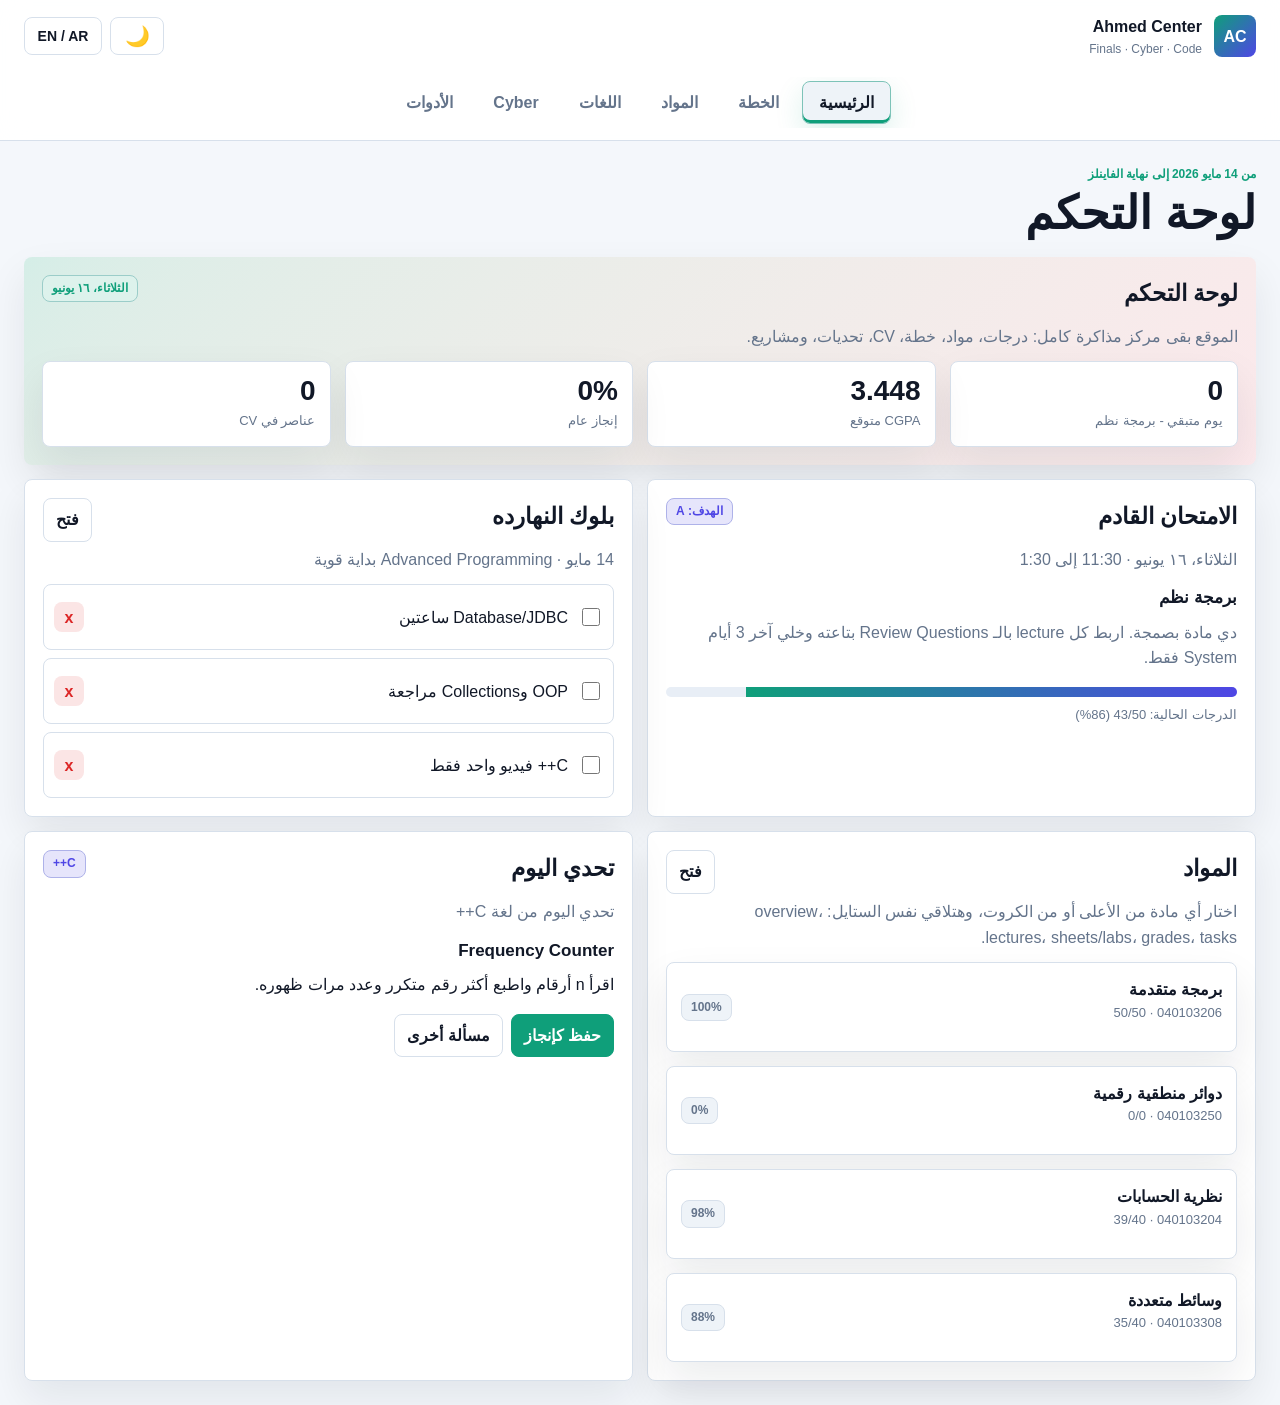
==== index.html @ d89d1017 "Initial commit - Ahmed Command Center v1.0" ====
<!doctype html>
<html lang="ar" dir="rtl">
<head>
  <meta charset="utf-8">
  <meta name="viewport" content="width=device-width, initial-scale=1">
  <title>Ahmed Command Center</title>
  <meta name="description" content="Personal finals, subjects, grades, CGPA, cyber security, programming, and projects dashboard.">
  <link rel="stylesheet" href="styles.css">
</head>
<body>
  <header class="app-header">
    <div class="brand">
      <span class="brand-mark">AC</span>
      <div>
        <strong>Ahmed Center</strong>
        <small>Finals · Cyber · Code</small>
      </div>
    </div>

    <nav class="nav" id="mainNav" aria-label="Main navigation"></nav>

    <div class="header-actions">
      <button class="tool-btn" id="themeToggle" data-action="toggle-theme" type="button"></button>
      <button class="tool-btn" id="langToggle" data-action="toggle-lang" type="button"></button>
    </div>
  </header>

  <main class="page">
    <section class="page-title">
      <div>
        <p class="eyebrow" id="pageEyebrow"></p>
        <h1 id="pageTitle"></h1>
      </div>
    </section>

    <section id="app" class="content" tabindex="-1"></section>
  </main>

  <div id="toast" class="toast" role="status" aria-live="polite"></div>
  <script src="app.js"></script>
</body>
</html>
---- styles.css ----
:root {
  color-scheme: light;
  --bg: #f4f7fb;
  --surface: #ffffff;
  --surface-2: #eef3f8;
  --surface-3: #e8eef6;
  --ink: #111827;
  --muted: #64748b;
  --line: #d7e0eb;
  --accent: #0f9f7a;
  --accent-2: #4f46e5;
  --coral: #e85d75;
  --amber: #c77900;
  --green: #16a34a;
  --red: #dc2626;
  --shadow: 0 18px 40px rgba(15, 23, 42, 0.08);
  --radius: 8px;
}

:root[data-theme="dark"] {
  color-scheme: dark;
  --bg: #0d1117;
  --surface: #151b24;
  --surface-2: #1d2530;
  --surface-3: #263142;
  --ink: #f8fafc;
  --muted: #a8b3c7;
  --line: #2d3748;
  --accent: #2dd4bf;
  --accent-2: #8b8cff;
  --coral: #fb7185;
  --amber: #fbbf24;
  --green: #4ade80;
  --red: #f87171;
  --shadow: 0 18px 40px rgba(0, 0, 0, 0.24);
}

* {
  box-sizing: border-box;
}

html {
  scroll-behavior: smooth;
}

body {
  margin: 0;
  min-height: 100vh;
  background: var(--bg);
  color: var(--ink);
  font-family: Tahoma, "Segoe UI", Arial, sans-serif;
  line-height: 1.6;
}

@keyframes riseIn {
  from {
    opacity: 0;
    transform: translateY(12px);
  }
  to {
    opacity: 1;
    transform: translateY(0);
  }
}

@keyframes softGlow {
  0%, 100% {
    box-shadow: 0 0 0 rgba(45, 212, 191, 0);
  }
  50% {
    box-shadow: 0 0 28px rgba(45, 212, 191, 0.18);
  }
}

@keyframes fadeSlideIn {
  from { opacity: 0; transform: translateY(18px) scale(0.97); }
  to   { opacity: 1; transform: translateY(0) scale(1); }
}

@keyframes shimmer {
  0%   { background-position: -200% 0; }
  100% { background-position: 200% 0; }
}

@keyframes pulseRing {
  0%   { box-shadow: 0 0 0 0 rgba(45, 212, 191, 0.3); }
  70%  { box-shadow: 0 0 0 10px rgba(45, 212, 191, 0); }
  100% { box-shadow: 0 0 0 0 rgba(45, 212, 191, 0); }
}

.stagger-1  { animation-delay: 0.04s; }
.stagger-2  { animation-delay: 0.08s; }
.stagger-3  { animation-delay: 0.12s; }
.stagger-4  { animation-delay: 0.16s; }
.stagger-5  { animation-delay: 0.20s; }
.stagger-6  { animation-delay: 0.24s; }

button,
input,
select,
textarea {
  font: inherit;
}

button {
  cursor: pointer;
}

a {
  color: inherit;
}

.app-header {
  position: sticky;
  top: 0;
  z-index: 30;
  display: grid;
  grid-template-columns: auto minmax(0, 1fr);
  align-items: center;
  gap: 18px;
  padding: 14px 24px 12px;
  background: color-mix(in srgb, var(--surface) 92%, transparent);
  border-bottom: 1px solid var(--line);
  backdrop-filter: blur(14px);
}

.brand {
  display: flex;
  align-items: center;
  gap: 12px;
  min-width: 210px;
}

.brand-mark {
  width: 42px;
  height: 42px;
  display: inline-flex;
  align-items: center;
  justify-content: center;
  border-radius: var(--radius);
  color: #fff;
  background: linear-gradient(135deg, var(--accent), var(--accent-2));
  font-weight: 900;
}

.brand strong,
.brand small {
  display: block;
}

.brand small {
  color: var(--muted);
  font-size: 12px;
}

.nav {
  grid-column: 1 / -1;
  grid-row: 2;
  display: flex;
  align-items: center;
  justify-content: center;
  gap: 6px;
  min-width: 0;
  overflow-x: auto;
  padding: 4px;
}

.nav-btn,
.tool-btn,
.tool-link,
.primary-btn,
.secondary-btn,
.danger-soft-btn,
.danger-btn,
.chip,
.tab-btn,
.delete-btn {
  border-radius: var(--radius);
  transition: transform 0.15s ease, background 0.15s ease, border-color 0.15s ease, color 0.15s ease;
}

.nav-btn {
  min-height: 42px;
  padding: 8px 16px;
  color: var(--muted);
  background: transparent;
  border: 1px solid transparent;
  white-space: nowrap;
  font-weight: 800;
  position: relative;
  overflow: hidden;
}

.nav-btn:hover,
.nav-btn.active {
  color: var(--ink);
  background: var(--surface-2);
  border-color: var(--line);
}

.nav-btn.active {
  color: var(--ink);
  border-color: color-mix(in srgb, var(--accent) 45%, var(--line));
  box-shadow: inset 0 -3px 0 var(--accent), 0 10px 28px color-mix(in srgb, var(--accent) 14%, transparent);
  animation: softGlow 2.5s ease-in-out infinite;
}

.header-actions,
.page-actions,
.inline-actions {
  display: flex;
  align-items: center;
  gap: 8px;
  flex-wrap: wrap;
}

.header-actions {
  grid-column: 2;
  grid-row: 1;
  justify-content: flex-end;
}

.tool-btn,
.tool-link,
.primary-btn,
.secondary-btn,
.danger-soft-btn,
.danger-btn {
  min-height: 38px;
  border: 1px solid var(--line);
  padding: 8px 12px;
  text-decoration: none;
  font-weight: 800;
  white-space: nowrap;
}

.tool-btn {
  width: 54px;
  padding: 8px;
  font-size: 20px;
  line-height: 1;
}

#langToggle {
  width: auto;
  min-width: 78px;
  font-size: 14px;
}

.tool-btn,
.tool-link,
.secondary-btn {
  color: var(--ink);
  background: var(--surface);
}

.primary-btn {
  color: #fff;
  background: var(--accent);
  border-color: var(--accent);
}

.danger-soft-btn {
  color: var(--red);
  background: color-mix(in srgb, var(--red) 12%, var(--surface));
  border-color: color-mix(in srgb, var(--red) 28%, var(--line));
}

.danger-btn {
  color: #fff;
  background: var(--red);
  border-color: var(--red);
}

.tool-btn:hover,
.tool-link:hover,
.primary-btn:hover,
.secondary-btn:hover,
.danger-soft-btn:hover,
.danger-btn:hover,
.tab-btn:hover,
.delete-btn:hover {
  transform: translateY(-1px);
}

.page {
  width: min(1280px, 100%);
  margin: 0 auto;
  padding: 24px;
}

.page-title {
  display: flex;
  align-items: flex-start;
  justify-content: space-between;
  gap: 18px;
  margin-bottom: 18px;
}

.eyebrow {
  margin: 0 0 3px;
  color: var(--accent);
  font-size: 12px;
  font-weight: 900;
}

h1,
h2,
h3,
p {
  margin-top: 0;
}

h1 {
  margin-bottom: 0;
  font-size: clamp(28px, 4vw, 46px);
  line-height: 1.12;
}

h2 {
  margin-bottom: 12px;
  font-size: 23px;
}

h3 {
  margin-bottom: 8px;
  font-size: 17px;
}

.content {
  min-height: 50vh;
  animation: riseIn 0.35s ease both;
}

.grid {
  display: grid;
  gap: 14px;
}

.cols-2 {
  grid-template-columns: repeat(2, minmax(0, 1fr));
}

.cols-3 {
  grid-template-columns: repeat(3, minmax(0, 1fr));
}

.cols-4 {
  grid-template-columns: repeat(4, minmax(0, 1fr));
}

.panel,
.card,
.subject-card,
.task-row,
.metric,
.resource-row,
.timeline-row,
.module-card,
.challenge-card,
.project-card {
  background: var(--surface);
  border: 1px solid var(--line);
  border-radius: var(--radius);
  box-shadow: var(--shadow);
}

.panel,
.metric,
.subject-card,
.learn-card,
.tool-card,
.module-card,
.challenge-card,
.project-card {
  animation: riseIn 0.35s ease both;
}

.panel {
  padding: 18px;
}

.hero {
  border: 0;
  background:
    linear-gradient(135deg, color-mix(in srgb, var(--accent) 18%, transparent), color-mix(in srgb, var(--coral) 14%, transparent)),
    var(--surface);
}

.hero.language-hero {
  overflow: hidden;
  position: relative;
}

.hero.language-hero::after {
  content: "";
  position: absolute;
  inset-inline-end: -140px;
  top: -140px;
  width: 280px;
  height: 280px;
  border-radius: 50%;
  background: radial-gradient(circle, color-mix(in srgb, var(--accent) 28%, transparent), transparent 70%);
  pointer-events: none;
}

.section-head {
  display: flex;
  align-items: flex-start;
  justify-content: space-between;
  gap: 14px;
  margin-bottom: 12px;
}

.section-head p {
  margin-bottom: 0;
}

.muted {
  color: var(--muted);
}

.small {
  font-size: 13px;
}

.metric {
  padding: 14px;
  display: grid;
  gap: 4px;
}

.metric strong {
  font-size: 28px;
  line-height: 1.1;
}

.metric span {
  color: var(--muted);
  font-size: 13px;
}

.chip {
  display: inline-flex;
  align-items: center;
  min-height: 26px;
  padding: 3px 9px;
  border: 1px solid var(--line);
  background: var(--surface-2);
  color: var(--muted);
  font-size: 12px;
  font-weight: 900;
  white-space: nowrap;
}

.chip.accent {
  background: color-mix(in srgb, var(--accent) 14%, var(--surface));
  color: var(--accent);
  border-color: color-mix(in srgb, var(--accent) 30%, var(--line));
}

.chip.indigo {
  background: color-mix(in srgb, var(--accent-2) 14%, var(--surface));
  color: var(--accent-2);
  border-color: color-mix(in srgb, var(--accent-2) 30%, var(--line));
}

.chip.coral {
  background: color-mix(in srgb, var(--coral) 14%, var(--surface));
  color: var(--coral);
  border-color: color-mix(in srgb, var(--coral) 30%, var(--line));
}

.chip.amber {
  background: color-mix(in srgb, var(--amber) 14%, var(--surface));
  color: var(--amber);
  border-color: color-mix(in srgb, var(--amber) 30%, var(--line));
}

.progress {
  height: 10px;
  overflow: hidden;
  border-radius: 999px;
  background: var(--surface-3);
}

.progress > span {
  display: block;
  height: 100%;
  width: var(--value, 0%);
  background: linear-gradient(90deg, var(--accent), var(--accent-2));
}

.tabs {
  display: flex;
  flex-wrap: wrap;
  gap: 8px;
  margin-bottom: 14px;
}

.tab-btn {
  min-height: 38px;
  padding: 8px 12px;
  border: 1px solid var(--line);
  color: var(--muted);
  background: var(--surface);
  font-weight: 900;
}

.tab-btn.active {
  color: var(--accent);
  background: color-mix(in srgb, var(--accent) 12%, var(--surface));
  border-color: color-mix(in srgb, var(--accent) 38%, var(--line));
}

.subject-grid {
  display: grid;
  grid-template-columns: 330px minmax(0, 1fr);
  gap: 14px;
}

.subject-list {
  display: grid;
  gap: 10px;
  align-self: start;
}

.subject-card {
  padding: 14px;
  text-align: inherit;
  color: inherit;
  border-right: 5px solid var(--accent);
}

html[dir="ltr"] .subject-card {
  border-right: 1px solid var(--line);
  border-left: 5px solid var(--accent);
}

.subject-card.active {
  outline: 3px solid color-mix(in srgb, var(--accent) 25%, transparent);
}

.subject-card.coral {
  border-right-color: var(--coral);
}

.subject-card.indigo {
  border-right-color: var(--accent-2);
}

.subject-card.amber {
  border-right-color: var(--amber);
}

html[dir="ltr"] .subject-card.coral {
  border-left-color: var(--coral);
}

html[dir="ltr"] .subject-card.indigo {
  border-left-color: var(--accent-2);
}

html[dir="ltr"] .subject-card.amber {
  border-left-color: var(--amber);
}

.subject-meta {
  display: flex;
  flex-wrap: wrap;
  gap: 6px;
  margin: 8px 0 10px;
}

.task-list {
  display: grid;
  gap: 8px;
}

.task-row {
  min-height: 46px;
  display: grid;
  grid-template-columns: auto minmax(0, 1fr) auto;
  align-items: center;
  gap: 10px;
  padding: 9px 10px;
  box-shadow: none;
}

.task-row.done {
  background: color-mix(in srgb, var(--green) 12%, var(--surface));
  border-color: color-mix(in srgb, var(--green) 30%, var(--line));
}

.task-row.done .task-text {
  color: color-mix(in srgb, var(--green) 70%, var(--ink));
  text-decoration: line-through;
}

.task-row input[type="checkbox"] {
  width: 18px;
  height: 18px;
  accent-color: var(--accent);
}

.task-text {
  min-width: 0;
  overflow-wrap: anywhere;
}

.delete-btn {
  width: 30px;
  height: 30px;
  display: inline-grid;
  place-items: center;
  border: 0;
  color: var(--red);
  background: color-mix(in srgb, var(--red) 12%, var(--surface));
  font-weight: 900;
}

input,
select,
textarea {
  width: 100%;
  min-height: 40px;
  border: 1px solid var(--line);
  border-radius: var(--radius);
  padding: 8px 10px;
  background: var(--surface);
  color: var(--ink);
}

textarea {
  min-height: 130px;
  resize: vertical;
}

.form-line {
  display: grid;
  grid-template-columns: minmax(0, 1fr) auto;
  gap: 8px;
  margin-top: 10px;
}

.form-grid {
  display: grid;
  grid-template-columns: repeat(4, minmax(0, 1fr));
  gap: 8px;
}

.table-wrap {
  overflow-x: auto;
  border: 1px solid var(--line);
  border-radius: var(--radius);
  background: var(--surface);
}

table {
  width: 100%;
  min-width: 780px;
  border-collapse: collapse;
}

th,
td {
  padding: 10px;
  border-bottom: 1px solid var(--line);
  text-align: inherit;
  vertical-align: middle;
}

th {
  background: var(--surface-2);
  color: var(--muted);
  font-size: 13px;
}

tr:last-child td {
  border-bottom: 0;
}

.module-grid {
  display: grid;
  grid-template-columns: repeat(2, minmax(0, 1fr));
  gap: 12px;
}

.learn-grid {
  display: grid;
  grid-template-columns: 330px minmax(0, 1fr);
  gap: 14px;
}

.learn-sidebar {
  display: grid;
  gap: 10px;
  align-self: start;
}

.learn-card,
.tool-card {
  width: 100%;
  padding: 14px;
  text-align: inherit;
  color: inherit;
  background: var(--surface);
  border: 1px solid var(--line);
  border-radius: var(--radius);
  box-shadow: var(--shadow);
}

.learn-card {
  border-inline-start: 5px solid var(--accent);
}

.learn-card.indigo {
  border-inline-start-color: var(--accent-2);
}

.learn-card.coral {
  border-inline-start-color: var(--coral);
}

.learn-card.amber {
  border-inline-start-color: var(--amber);
}

.learn-card.active {
  outline: 3px solid color-mix(in srgb, var(--accent) 25%, transparent);
}

.learn-title {
  display: flex;
  align-items: flex-start;
  justify-content: space-between;
  gap: 14px;
  margin-bottom: 14px;
}

.guide-layout {
  display: grid;
  grid-template-columns: minmax(0, 1fr) 360px;
  gap: 14px;
}

.module-strip {
  display: flex;
  flex-wrap: wrap;
  gap: 8px;
}

.callout {
  margin: 14px 0;
  padding: 14px;
  border-inline-start: 5px solid var(--accent);
  border-radius: var(--radius);
  background: color-mix(in srgb, var(--accent) 10%, var(--surface));
}

.sticky-card {
  align-self: start;
  position: sticky;
  top: 172px;
}

.import-box {
  margin-top: 14px;
  border: 1px solid var(--line);
  border-radius: var(--radius);
  background: color-mix(in srgb, var(--surface) 86%, transparent);
  padding: 12px;
}

.import-box summary {
  cursor: pointer;
  font-weight: 900;
  color: var(--accent);
}

.inset-panel {
  box-shadow: none;
  background: color-mix(in srgb, var(--surface-2) 45%, var(--surface));
}

.tool-grid {
  display: grid;
  grid-template-columns: repeat(4, minmax(0, 1fr));
  gap: 14px;
}

.tool-card {
  min-height: 190px;
  display: grid;
  align-content: start;
  gap: 12px;
}

.tool-card strong {
  font-size: 22px;
}

.tool-card:hover,
.learn-card:hover,
.module-card:hover {
  transform: translateY(-3px);
  border-color: color-mix(in srgb, var(--accent) 38%, var(--line));
}

.subject-hero-actions {
  align-items: center;
  justify-content: flex-end;
}

.guide-page {
  display: grid;
  gap: 16px;
}

.guide-banner {
  display: grid;
  grid-template-columns: minmax(0, 1.2fr) minmax(280px, 0.8fr);
  gap: 14px;
  padding: 18px;
  border: 1px solid var(--line);
  border-radius: var(--radius);
  background:
    linear-gradient(135deg, color-mix(in srgb, var(--accent) 12%, transparent), color-mix(in srgb, var(--accent-2) 10%, transparent)),
    var(--surface);
}

.guide-stats {
  display: grid;
  grid-template-columns: repeat(3, minmax(0, 1fr));
  gap: 10px;
}

.guide-core {
  margin: 0;
}

.guide-timeline {
  display: grid;
  gap: 12px;
}

.guide-step {
  display: grid;
  grid-template-columns: 44px minmax(0, 1fr);
  gap: 12px;
  padding: 14px;
  border: 1px solid var(--line);
  border-radius: var(--radius);
  background: var(--surface);
}

.guide-step-num {
  width: 36px;
  height: 36px;
  display: grid;
  place-items: center;
  border-radius: var(--radius);
  color: #fff;
  background: linear-gradient(135deg, var(--accent), var(--accent-2));
  font-weight: 900;
}

.guide-columns {
  display: grid;
  grid-template-columns: repeat(2, minmax(0, 1fr));
  gap: 12px;
}

.module-card,
.resource-row,
.timeline-row,
.challenge-card,
.project-card {
  padding: 14px;
}

.module-card ul,
.panel ul {
  margin: 8px 0 0;
  padding-inline-start: 22px;
}

.resource-row {
  display: grid;
  grid-template-columns: minmax(0, 1fr) auto;
  gap: 10px;
  align-items: center;
}

.resource-row a {
  color: var(--accent-2);
  font-weight: 900;
}

.timeline {
  display: grid;
  gap: 10px;
}

.timeline-row {
  display: grid;
  grid-template-columns: 130px minmax(0, 1fr);
  gap: 14px;
}

.date-box {
  min-height: 64px;
  display: grid;
  place-items: center;
  padding: 8px;
  border-radius: var(--radius);
  background: var(--surface-2);
  color: var(--accent-2);
  font-weight: 900;
  text-align: center;
}

.code-box {
  direction: ltr;
  text-align: left;
  white-space: pre-wrap;
  padding: 12px;
  border-radius: var(--radius);
  background: #111827;
  color: #e5e7eb;
  font-family: "Cascadia Code", Consolas, monospace;
  font-size: 13px;
  overflow-x: auto;
}

.timer {
  min-height: 220px;
  display: grid;
  place-items: center;
  border-radius: var(--radius);
  color: #fff;
  background: linear-gradient(135deg, #18202d, #334155);
}

.timer strong {
  display: block;
  font-size: 54px;
  line-height: 1;
  text-align: center;
}

.cv-item {
  padding: 11px 12px;
  border: 1px solid var(--line);
  border-inline-start: 5px solid var(--accent);
  border-radius: var(--radius);
  background: var(--surface);
}

.toast {
  position: fixed;
  left: 22px;
  bottom: 22px;
  z-index: 50;
  max-width: 380px;
  padding: 12px 18px;
  border-radius: var(--radius);
  color: #fff;
  background: linear-gradient(135deg, #111827, #1e293b);
  box-shadow: 0 12px 40px rgba(0,0,0,0.3);
  opacity: 0;
  pointer-events: none;
  transform: translateY(16px) scale(0.95);
  transition: opacity 0.25s ease, transform 0.25s ease;
  font-weight: 600;
  border: 1px solid rgba(255,255,255,0.06);
}

.toast.show {
  opacity: 1;
  transform: translateY(0) scale(1);
}

[hidden] {
  display: none !important;
}

/* ── Premium file upload button ── */
.file-upload-wrap {
  position: relative;
  display: inline-flex;
  align-items: center;
  gap: 10px;
}

.file-upload-wrap input[type="file"] {
  position: absolute;
  inset: 0;
  opacity: 0;
  cursor: pointer;
  width: 100%;
  height: 100%;
}

.file-upload-btn {
  display: inline-flex;
  align-items: center;
  gap: 8px;
  min-height: 38px;
  padding: 8px 16px;
  border-radius: var(--radius);
  border: 2px dashed var(--line);
  color: var(--muted);
  background: var(--surface);
  font-weight: 800;
  font-size: 13px;
  white-space: nowrap;
  transition: all 0.2s ease;
  cursor: pointer;
}

.file-upload-wrap:hover .file-upload-btn {
  border-color: var(--accent);
  color: var(--accent);
  background: color-mix(in srgb, var(--accent) 8%, var(--surface));
  transform: translateY(-1px);
}

.file-upload-name {
  font-size: 12px;
  color: var(--accent);
  font-weight: 600;
  max-width: 180px;
  overflow: hidden;
  text-overflow: ellipsis;
  white-space: nowrap;
}

/* ── Guide button ── */
.guide-open-btn {
  display: inline-flex;
  align-items: center;
  gap: 8px;
  min-height: 42px;
  padding: 10px 22px;
  border-radius: var(--radius);
  border: none;
  color: #fff;
  background: linear-gradient(135deg, var(--accent), var(--accent-2));
  font-weight: 900;
  font-size: 14px;
  cursor: pointer;
  text-decoration: none;
  transition: all 0.2s ease;
  box-shadow: 0 4px 20px color-mix(in srgb, var(--accent) 30%, transparent);
  animation: pulseRing 2.5s ease-in-out infinite;
}

.guide-open-btn:hover {
  transform: translateY(-2px) scale(1.03);
  box-shadow: 0 8px 30px color-mix(in srgb, var(--accent) 40%, transparent);
}

/* ── CGPA semester cards ── */
.semester-card {
  background: var(--surface);
  border: 1px solid var(--line);
  border-radius: var(--radius);
  box-shadow: var(--shadow);
  overflow: hidden;
  animation: fadeSlideIn 0.35s ease both;
}

.semester-header {
  display: flex;
  align-items: center;
  justify-content: space-between;
  padding: 14px 18px;
  background: linear-gradient(135deg, color-mix(in srgb, var(--accent) 10%, var(--surface)), color-mix(in srgb, var(--accent-2) 8%, var(--surface)));
  border-bottom: 1px solid var(--line);
}

.semester-header h3 {
  margin: 0;
  font-size: 17px;
}

.semester-stats {
  display: flex;
  align-items: center;
  gap: 14px;
}

.semester-stat {
  text-align: center;
}

.semester-stat strong {
  display: block;
  font-size: 18px;
  color: var(--accent);
}

.semester-stat span {
  display: block;
  font-size: 11px;
  color: var(--muted);
}

.semester-body {
  padding: 0;
}

.semester-body table {
  min-width: 100%;
}

.semester-footer {
  padding: 10px 18px;
  background: var(--surface-2);
  border-top: 1px solid var(--line);
  font-size: 13px;
  color: var(--muted);
  font-weight: 700;
}

/* ── Target grade selector ── */
.target-select {
  min-height: 30px;
  width: auto;
  min-width: 70px;
  padding: 4px 8px;
  border-radius: var(--radius);
  border: 1px solid color-mix(in srgb, var(--accent-2) 40%, var(--line));
  background: color-mix(in srgb, var(--accent-2) 10%, var(--surface));
  color: var(--accent-2);
  font-weight: 900;
  font-size: 13px;
  cursor: pointer;
  transition: all 0.15s ease;
}

.target-select:hover {
  border-color: var(--accent-2);
  transform: translateY(-1px);
}

/* ── PDF attachment badge ── */
.pdf-badge {
  display: inline-flex;
  align-items: center;
  gap: 4px;
  padding: 3px 10px;
  border-radius: 999px;
  background: color-mix(in srgb, var(--coral) 14%, var(--surface));
  color: var(--coral);
  border: 1px solid color-mix(in srgb, var(--coral) 30%, var(--line));
  font-size: 11px;
  font-weight: 800;
  cursor: pointer;
  text-decoration: none;
  transition: all 0.15s ease;
}

.pdf-badge:hover {
  transform: scale(1.05);
  background: color-mix(in srgb, var(--coral) 22%, var(--surface));
}

@media (max-width: 1120px) {
  .app-header {
    grid-template-columns: 1fr;
  }

  .brand {
    min-width: 0;
  }

  .nav {
    justify-content: flex-start;
  }

  .header-actions {
    justify-content: flex-start;
  }

  .subject-grid {
    grid-template-columns: 1fr;
  }

  .learn-grid,
  .guide-layout,
  .guide-banner {
    grid-template-columns: 1fr;
  }

  .sticky-card {
    position: static;
  }

  .subject-list {
    grid-template-columns: repeat(2, minmax(0, 1fr));
  }

  .learn-sidebar,
  .tool-grid,
  .guide-stats,
  .guide-columns {
    grid-template-columns: repeat(2, minmax(0, 1fr));
  }
}

@media (max-width: 820px) {
  .page {
    padding: 16px;
  }

  .page-title,
  .section-head {
    flex-direction: column;
  }

  .cols-4,
  .cols-3,
  .cols-2,
  .module-grid,
  .form-grid,
  .subject-list,
  .learn-sidebar,
  .tool-grid,
  .guide-stats,
  .guide-columns {
    grid-template-columns: 1fr;
  }

  .timeline-row {
    grid-template-columns: 1fr;
  }

  .form-line {
    grid-template-columns: 1fr;
  }
}

.past-due-panel { border-left: 3px solid var(--amber) !important; background: color-mix(in srgb, var(--amber) 5%, var(--bg-card)); }
.task-row.overdue { border-left: 2px solid var(--amber); background: color-mix(in srgb, var(--amber) 3%, transparent); }

select option { background-color: var(--surface); color: var(--ink); }

.cv-header { text-align: center; padding: 40px 20px; background: var(--surface); border-radius: var(--radius); border-bottom: 4px solid var(--accent); } .cv-header h1 { font-size: 2.5em; margin-bottom: 10px; color: var(--ink); } .cv-header p { font-size: 1.1em; color: var(--muted); } .cv-section { margin-top: 30px; } .cv-section h2 { border-bottom: 2px solid var(--line); padding-bottom: 10px; margin-bottom: 20px; font-size: 1.5em; text-transform: uppercase; letter-spacing: 1px; } .cv-grid { display: grid; grid-template-columns: repeat(auto-fill, minmax(300px, 1fr)); gap: 20px; } .cv-card { background: var(--surface); padding: 20px; border-radius: var(--radius); border-left: 4px solid var(--accent); transition: transform 0.2s; } .cv-card:hover { transform: translateY(-5px); } .cv-card h3 { font-size: 1.2em; margin-bottom: 5px; } .cv-card p { color: var(--muted); font-size: 0.9em; }

.history-day { margin-bottom: 24px; padding: 20px; background: var(--surface); border-radius: var(--radius); border-right: 5px solid var(--line); } .history-day.has-missed { border-right-color: var(--red); } .history-day.all-done { border-right-color: var(--green); } .history-header { display: flex; justify-content: space-between; align-items: center; margin-bottom: 15px; } .history-item { display: flex; align-items: center; gap: 12px; padding: 8px 0; border-bottom: 1px solid var(--line); } .history-item:last-child { border-bottom: none; } .history-item .status-dot { width: 10px; height: 10px; border-radius: 50%; } .history-item.done .status-dot { background: var(--green); } .history-item.missed .status-dot { background: var(--red); } .history-item span { font-size: 0.95em; } .history-item.done span { color: var(--ink); } .history-item.missed span { color: var(--red); font-weight: 500; }
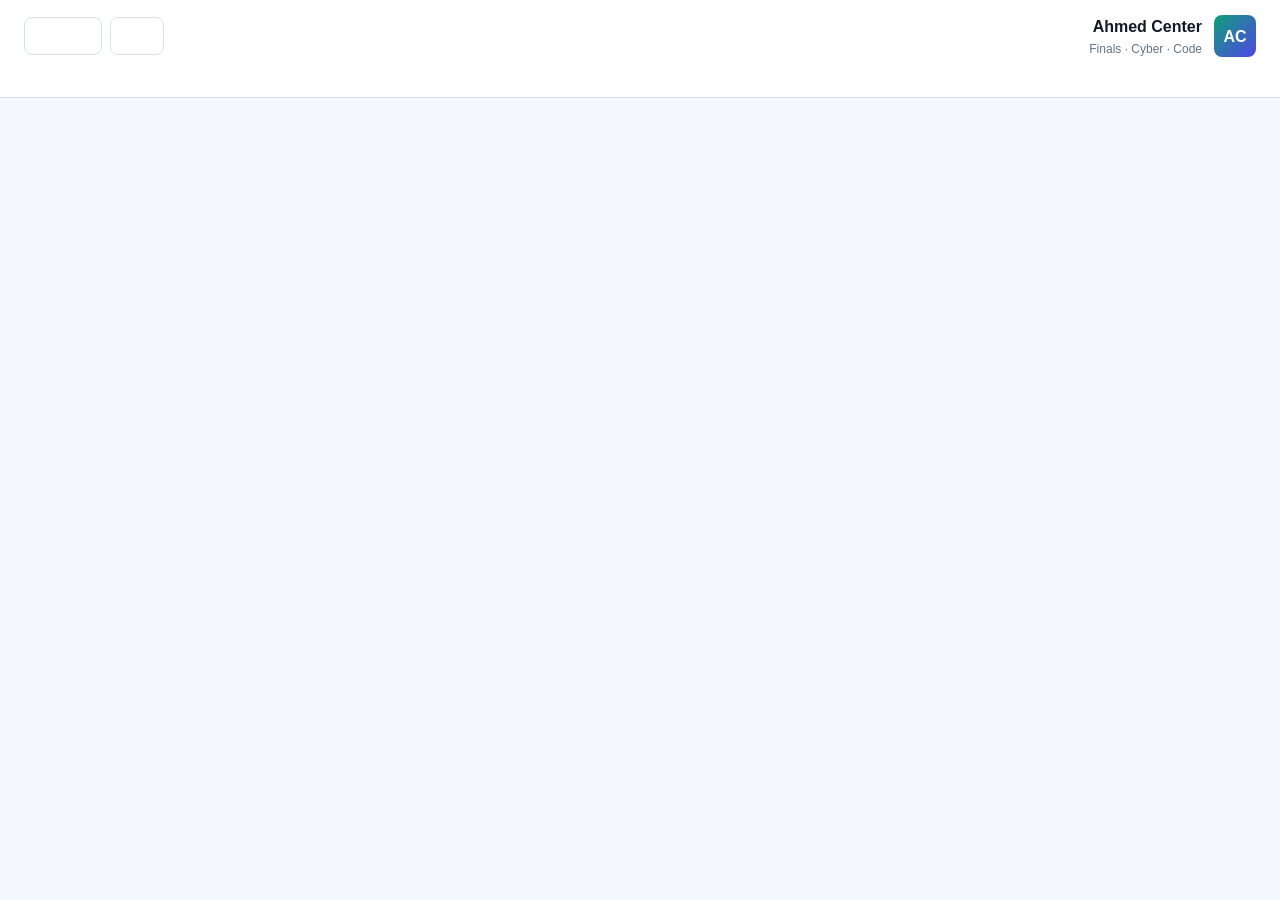
==== commit d3548392: "Added multi-plan support and custom premium modals" ====
--- a/index.html
+++ b/index.html
@@ -37,6 +37,9 @@
   </main>
 
   <div id="toast" class="toast" role="status" aria-live="polite"></div>
+  <div id="modal-overlay" class="modal-overlay">
+    <div id="modal-content" class="modal-card"></div>
+  </div>
   <script src="app.js"></script>
 </body>
 </html>
--- a/styles.css
+++ b/styles.css
@@ -1250,3 +1250,78 @@
 .cv-header { text-align: center; padding: 40px 20px; background: var(--surface); border-radius: var(--radius); border-bottom: 4px solid var(--accent); } .cv-header h1 { font-size: 2.5em; margin-bottom: 10px; color: var(--ink); } .cv-header p { font-size: 1.1em; color: var(--muted); } .cv-section { margin-top: 30px; } .cv-section h2 { border-bottom: 2px solid var(--line); padding-bottom: 10px; margin-bottom: 20px; font-size: 1.5em; text-transform: uppercase; letter-spacing: 1px; } .cv-grid { display: grid; grid-template-columns: repeat(auto-fill, minmax(300px, 1fr)); gap: 20px; } .cv-card { background: var(--surface); padding: 20px; border-radius: var(--radius); border-left: 4px solid var(--accent); transition: transform 0.2s; } .cv-card:hover { transform: translateY(-5px); } .cv-card h3 { font-size: 1.2em; margin-bottom: 5px; } .cv-card p { color: var(--muted); font-size: 0.9em; }
 
 .history-day { margin-bottom: 24px; padding: 20px; background: var(--surface); border-radius: var(--radius); border-right: 5px solid var(--line); } .history-day.has-missed { border-right-color: var(--red); } .history-day.all-done { border-right-color: var(--green); } .history-header { display: flex; justify-content: space-between; align-items: center; margin-bottom: 15px; } .history-item { display: flex; align-items: center; gap: 12px; padding: 8px 0; border-bottom: 1px solid var(--line); } .history-item:last-child { border-bottom: none; } .history-item .status-dot { width: 10px; height: 10px; border-radius: 50%; } .history-item.done .status-dot { background: var(--green); } .history-item.missed .status-dot { background: var(--red); } .history-item span { font-size: 0.95em; } .history-item.done span { color: var(--ink); } .history-item.missed span { color: var(--red); font-weight: 500; }
+
+/* -- Custom Modals -- */
+.modal-overlay {
+  position: fixed;
+  inset: 0;
+  z-index: 100;
+  display: flex;
+  align-items: center;
+  justify-content: center;
+  padding: 20px;
+  background: rgba(0, 0, 0, 0.85);
+  backdrop-filter: blur(8px);
+  opacity: 0;
+  visibility: hidden;
+  transition: all 0.3s ease;
+}
+
+.modal-overlay.show {
+  opacity: 1;
+  visibility: visible;
+}
+
+.modal-card {
+  width: 100%;
+  max-width: 450px;
+  padding: 30px;
+  border-radius: 20px;
+  background: var(--surface);
+  border: 1px solid var(--line);
+  box-shadow: 0 25px 50px -12px rgba(0, 0, 0, 0.5);
+  transform: translateY(20px) scale(0.95);
+  transition: all 0.3s cubic-bezier(0.34, 1.56, 0.64, 1);
+}
+
+.modal-overlay.show .modal-card {
+  transform: translateY(0) scale(1);
+}
+
+.modal-title {
+  font-size: 1.4em;
+  font-weight: 800;
+  margin-bottom: 12px;
+  color: var(--ink);
+}
+
+.modal-body {
+  margin-bottom: 25px;
+  color: var(--ink);
+  opacity: 0.8;
+  font-size: 1.05em;
+  line-height: 1.5;
+}
+
+.modal-input {
+  width: 100%;
+  padding: 14px 18px;
+  margin-bottom: 25px;
+  border-radius: var(--radius);
+  border: 1px solid var(--line);
+  background: var(--bg);
+  color: var(--ink);
+  font-size: 1em;
+  transition: border-color 0.2s;
+}
+
+.modal-input:focus {
+  outline: none;
+  border-color: var(--accent);
+}
+
+.modal-footer {
+  display: flex;
+  gap: 12px;
+  justify-content: flex-end;
+}
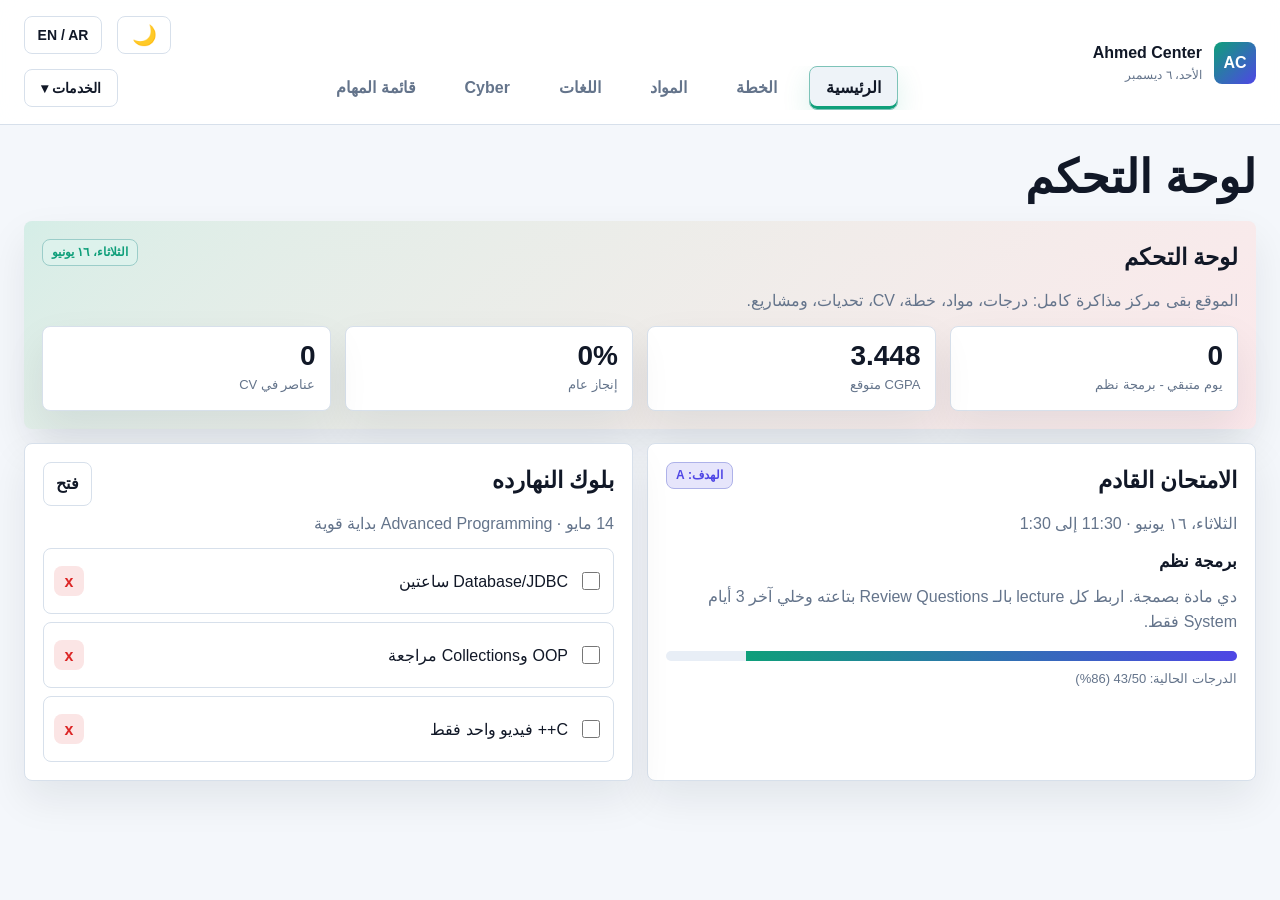
==== commit 49a76eef: "Added delete confirmation warning and localized strings" ====
--- a/index.html
+++ b/index.html
@@ -13,16 +13,17 @@
       <span class="brand-mark">AC</span>
       <div>
         <strong>Ahmed Center</strong>
-        <small>Finals · Cyber · Code</small>
+        <small id="brandSubtitle">Finals · Cyber · Code</small>
       </div>
     </div>
 
-    <nav class="nav" id="mainNav" aria-label="Main navigation"></nav>
-
-    <div class="header-actions">
+    <div class="toggle-group">
       <button class="tool-btn" id="themeToggle" data-action="toggle-theme" type="button"></button>
       <button class="tool-btn" id="langToggle" data-action="toggle-lang" type="button"></button>
     </div>
+
+    <nav class="nav" id="mainNav" aria-label="Main navigation"></nav>
+    <div id="toolsHeader"></div>
   </header>
 
   <main class="page">
--- a/styles.css
+++ b/styles.css
@@ -115,16 +115,18 @@
   top: 0;
   z-index: 30;
   display: grid;
-  grid-template-columns: auto minmax(0, 1fr);
-  align-items: center;
-  gap: 18px;
-  padding: 14px 24px 12px;
+  grid-template-columns: auto 1fr auto;
+  grid-template-rows: auto auto;
+  align-items: center;
+  gap: 12px 24px;
+  padding: 16px 24px 14px;
   background: color-mix(in srgb, var(--surface) 92%, transparent);
   border-bottom: 1px solid var(--line);
   backdrop-filter: blur(14px);
 }
 
 .brand {
+  grid-row: 1 / span 2;
   display: flex;
   align-items: center;
   gap: 12px;
@@ -154,15 +156,29 @@
 }
 
 .nav {
-  grid-column: 1 / -1;
+  grid-column: 2;
   grid-row: 2;
   display: flex;
   align-items: center;
   justify-content: center;
-  gap: 6px;
+  gap: 15px;
   min-width: 0;
   overflow-x: auto;
-  padding: 4px;
+}
+
+.toggle-group {
+  grid-column: 3;
+  grid-row: 1;
+  display: flex;
+  gap: 15px;
+  justify-content: flex-end;
+}
+
+#toolsHeader {
+  grid-column: 3;
+  grid-row: 2;
+  display: flex;
+  justify-content: flex-end;
 }
 
 .nav-btn,
@@ -214,12 +230,7 @@
   flex-wrap: wrap;
 }
 
-.header-actions {
-  grid-column: 2;
-  grid-row: 1;
-  justify-content: flex-end;
-}
-
+/* Dropdown Styles */
 .tool-btn,
 .tool-link,
 .primary-btn,
@@ -254,6 +265,77 @@
   background: var(--surface);
 }
 
+/* Dropdown Styles */
+.dropdown {
+  position: relative;
+  display: inline-block;
+}
+
+.dropdown-btn:hover {
+  background: var(--surface-2);
+  border-color: var(--accent);
+  color: var(--accent);
+}
+
+.dropdown-content {
+  display: none;
+  position: absolute;
+  background-color: var(--surface);
+  min-width: 200px;
+  box-shadow: var(--shadow);
+  z-index: 100;
+  border-radius: var(--radius);
+  border: 1px solid var(--line);
+  right: 0;
+  top: 100%;
+  padding-top: 4px; /* Bridge the gap visually but maintain spacing */
+  overflow: hidden;
+}
+
+.dropdown::after {
+  content: "";
+  position: absolute;
+  top: 100%;
+  left: 0;
+  right: 0;
+  height: 10px;
+}
+
+html[dir="rtl"] .dropdown-content {
+  right: auto;
+  left: 0;
+}
+
+.dropdown-content button {
+  color: var(--ink);
+  padding: 12px 16px;
+  text-decoration: none;
+  display: block;
+  width: 100%;
+  text-align: inherit;
+  background: transparent;
+  border: none;
+  border-bottom: 1px solid var(--line);
+  font-weight: 600;
+}
+
+.dropdown-content button:last-child {
+  border-bottom: none;
+}
+
+.dropdown-content button:hover {
+  background-color: var(--surface-2);
+}
+
+.dropdown:hover .dropdown-content {
+  display: block;
+}
+
+.dropdown-btn:hover {
+  background-color: var(--surface-2);
+}
+
+
 .primary-btn {
   color: #fff;
   background: var(--accent);
@@ -440,6 +522,21 @@
   font-size: 13px;
 }
 
+.past-due-panel {
+  border-color: var(--amber) !important;
+  background: color-mix(in srgb, var(--amber) 4%, var(--surface)) !important;
+  animation: softAmberGlow 3s ease-in-out infinite !important;
+}
+
+@keyframes softAmberGlow {
+  0%, 100% { box-shadow: var(--shadow); }
+  50% { box-shadow: 0 0 20px color-mix(in srgb, var(--amber) 25%, transparent); }
+}
+
+.all-done-panel {
+  opacity: 0.85;
+}
+
 .chip {
   display: inline-flex;
   align-items: center;
@@ -1325,3 +1422,103 @@
   gap: 12px;
   justify-content: flex-end;
 }
+
+.chip.finished {
+  background: color-mix(in srgb, var(--green) 18%, var(--surface));
+  color: var(--green);
+  border-color: color-mix(in srgb, var(--green) 35%, var(--line));
+  text-decoration: line-through;
+}
+
+.chip.green {
+  background: color-mix(in srgb, var(--green) 14%, var(--surface));
+  color: var(--green);
+  border-color: color-mix(in srgb, var(--green) 30%, var(--line));
+}
+
+.chip.red {
+  background: color-mix(in srgb, var(--red) 14%, var(--surface));
+  color: var(--red);
+  border-color: color-mix(in srgb, var(--red) 30%, var(--line));
+}
+
+.add-lecture-form .form-grid label {
+  display: flex;
+  align-items: center;
+}
+
+/* Log Styles */
+.log-list {
+  display: grid;
+  gap: 12px;
+  margin-top: 10px;
+}
+
+.log-card {
+  display: flex;
+  gap: 15px;
+  padding: 16px;
+  background: var(--surface);
+  border: 1px solid var(--line);
+  border-radius: var(--radius);
+  align-items: flex-start;
+  box-shadow: 0 4px 12px rgba(0,0,0,0.05);
+  transition: transform 0.2s ease;
+}
+
+.log-card:hover {
+  transform: translateX(4px);
+}
+
+html[dir="rtl"] .log-card:hover {
+  transform: translateX(-4px);
+}
+
+
+.log-time {
+  font-size: 11px;
+  color: var(--muted);
+  white-space: nowrap;
+  font-weight: 700;
+  min-width: 70px;
+  text-align: center;
+  padding: 4px;
+  background: var(--surface-2);
+  border-radius: 4px;
+}
+
+.log-content {
+  flex: 1;
+}
+
+.log-card.add {
+  border-left: 4px solid var(--accent);
+}
+
+.log-card.delete {
+  border-left: 4px solid var(--red);
+}
+
+.log-card.complete, .log-card.done {
+  border-left: 4px solid var(--green);
+}
+
+.log-card.undo {
+  border-left: 4px solid var(--amber);
+}
+
+html[dir="rtl"] .log-card.add { border-left: 1px solid var(--line); border-right: 4px solid var(--accent); }
+html[dir="rtl"] .log-card.delete { border-left: 1px solid var(--line); border-right: 4px solid var(--red); }
+html[dir="rtl"] .log-card.complete, html[dir="rtl"] .log-card.done { border-left: 1px solid var(--line); border-right: 4px solid var(--green); }
+html[dir="rtl"] .log-card.undo { border-left: 1px solid var(--line); border-right: 4px solid var(--amber); }
+
+.overdue .task-text {
+  color: var(--amber);
+  font-weight: 700;
+}
+
+.overdue {
+  border-color: var(--amber) !important;
+  background: color-mix(in srgb, var(--amber) 5%, var(--surface)) !important;
+}
+
